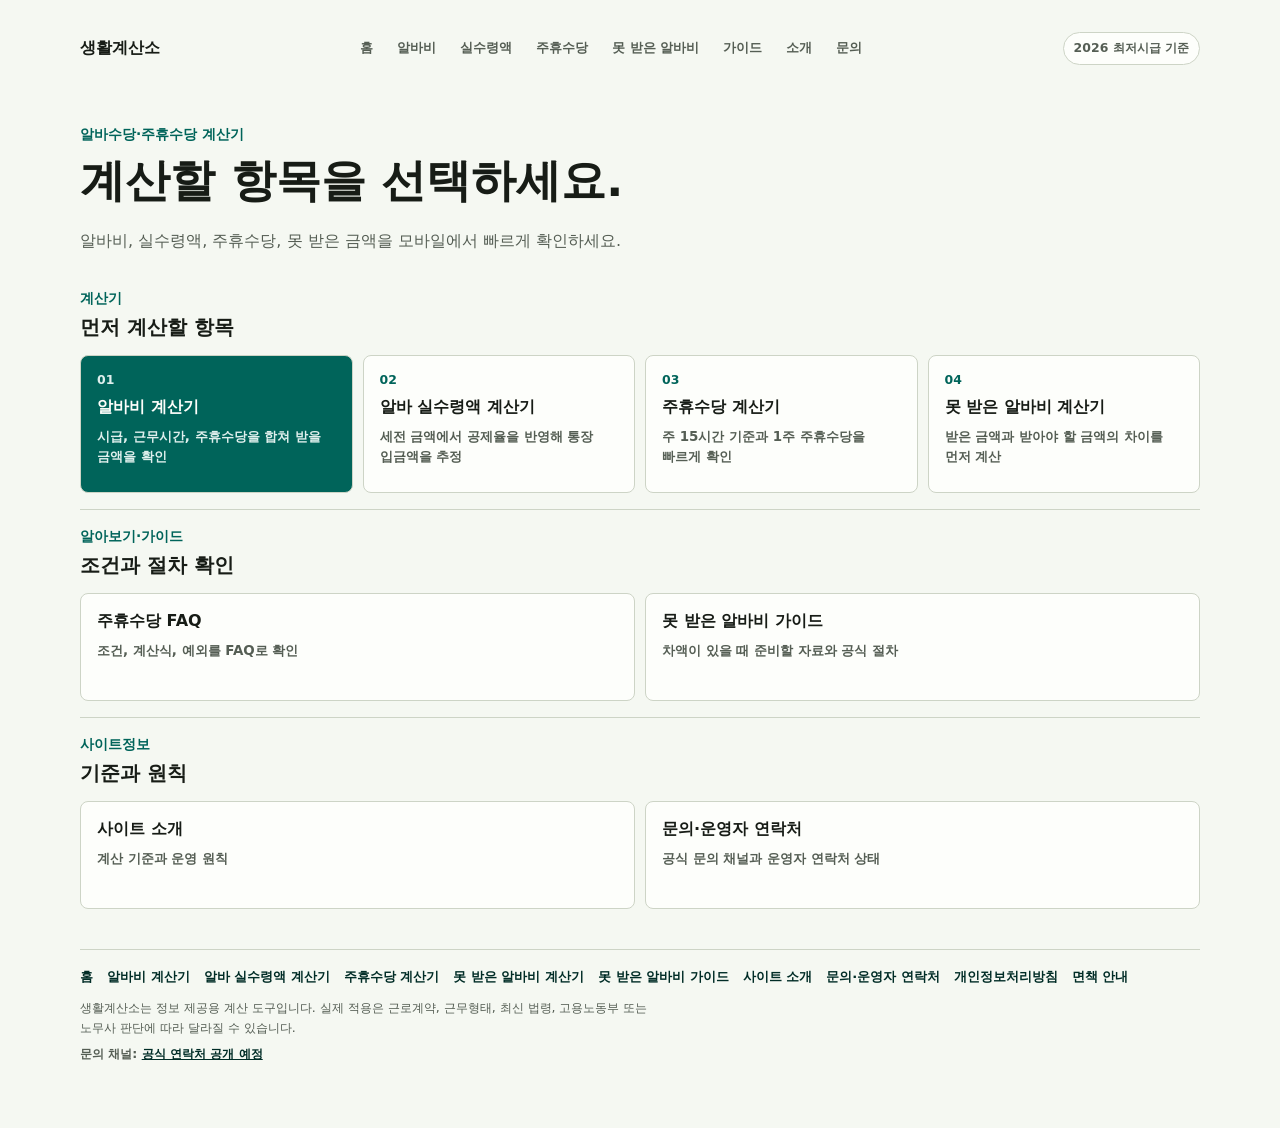
==== index.html @ da0061fc "Deploy 생활계산소 wage calculator MVP (static export from SWE workspace HEAD 48f039a) Co-Authored-By: Pap" ====
<!DOCTYPE html><html lang="ko"><head><meta charSet="utf-8"/><meta name="viewport" content="width=device-width, initial-scale=1"/><link rel="stylesheet" href="/_next/static/css/26e2805e6497c787.css" data-precedence="next"/><link rel="preload" as="script" fetchPriority="low" href="/_next/static/chunks/webpack-f0e457d476ac1796.js"/><script src="/_next/static/chunks/7e3ffef5-c6dc7d1177b3b53a.js" async=""></script><script src="/_next/static/chunks/924-f91557d10760d0ab.js" async=""></script><script src="/_next/static/chunks/main-app-ec82184542309f13.js" async=""></script><script src="/_next/static/chunks/902-e402201b2b795897.js" async=""></script><script src="/_next/static/chunks/app/page-ac110fa2c6439093.js" async=""></script><script src="/_next/static/chunks/app/layout-96bb866305529b6b.js" async=""></script><title>생활계산소 — 알바·주휴수당 계산기</title><meta name="description" content="알바비, 실수령액, 주휴수당, 못 받은 금액을 모바일에서 빠르게 확인하는 생활 돈 계산기입니다."/><link rel="canonical" href="https://life-calc.joyslabs.com/"/><meta property="og:title" content="생활계산소 — 알바·주휴수당 계산기"/><meta property="og:description" content="알바비, 실수령액, 주휴수당, 못 받은 금액을 모바일에서 빠르게 확인하는 생활 돈 계산기입니다."/><meta property="og:url" content="https://life-calc.joyslabs.com/"/><meta property="og:site_name" content="생활계산소"/><meta property="og:locale" content="ko_KR"/><meta property="og:type" content="website"/><meta name="twitter:card" content="summary"/><meta name="twitter:title" content="생활계산소 — 알바·주휴수당 계산기"/><meta name="twitter:description" content="알바비, 실수령액, 주휴수당, 못 받은 금액을 모바일에서 빠르게 확인하는 생활 돈 계산기입니다."/><script src="/_next/static/chunks/polyfills-42372ed130431b0a.js" noModule=""></script></head><body><div class="app-shell"><header class="topbar"><a class="brand" href="/">생활계산소</a><nav aria-label="주요 페이지" class="top-nav"><a href="/">홈</a><a href="/calc/alba-pay">알바비</a><a href="/calc/alba-net-pay">실수령액</a><a href="/calc/jubyu">주휴수당</a><a href="/calc/unpaid-wage">못 받은 알바비</a><a href="/guide/unpaid-wage">가이드</a><a href="/about">소개</a><a href="/contact">문의</a></nav><span class="status-pill">2026<!-- --> 최저시급 기준</span></header><main class="page-stack"><section class="hero-surface index-hero" aria-labelledby="main-title"><div><p class="eyebrow">알바수당·주휴수당 계산기</p><h1 id="main-title">계산할 항목을 선택하세요.</h1><p class="lede">알바비, 실수령액, 주휴수당, 못 받은 금액을 모바일에서 빠르게 확인하세요.</p></div></section><div class="home-groups" aria-label="생활계산소 주요 메뉴"><section class="index-group index-group-primary" aria-labelledby="calculator-group-title"><div class="index-group-heading"><p class="eyebrow">계산기</p><h2 id="calculator-group-title">먼저 계산할 항목</h2></div><div class="home-tile-grid"><a class="home-tile" href="/calc/alba-pay"><span class="tile-kicker">01</span><span class="tile-title">알바비 계산기</span><span class="tile-meta">시급, 근무시간, 주휴수당을 합쳐 받을 금액을 확인</span></a><a class="home-tile" href="/calc/alba-net-pay"><span class="tile-kicker">02</span><span class="tile-title">알바 실수령액 계산기</span><span class="tile-meta">세전 금액에서 공제율을 반영해 통장 입금액을 추정</span></a><a class="home-tile" href="/calc/jubyu"><span class="tile-kicker">03</span><span class="tile-title">주휴수당 계산기</span><span class="tile-meta">주 15시간 기준과 1주 주휴수당을 빠르게 확인</span></a><a class="home-tile" href="/calc/unpaid-wage"><span class="tile-kicker">04</span><span class="tile-title">못 받은 알바비 계산기</span><span class="tile-meta">받은 금액과 받아야 할 금액의 차이를 먼저 계산</span></a></div></section><section class="index-group" aria-labelledby="guide-group-title"><div class="index-group-heading"><p class="eyebrow">알아보기·가이드</p><h2 id="guide-group-title">조건과 절차 확인</h2></div><div class="home-link-list"><a class="home-text-link" href="/calc/jubyu#faq"><span class="tile-title">주휴수당 FAQ</span><span class="tile-meta">조건, 계산식, 예외를 FAQ로 확인</span></a><a class="home-text-link" href="/guide/unpaid-wage"><span class="tile-title">못 받은 알바비 가이드</span><span class="tile-meta">차액이 있을 때 준비할 자료와 공식 절차</span></a></div></section><section class="index-group" aria-labelledby="site-group-title"><div class="index-group-heading"><p class="eyebrow">사이트정보</p><h2 id="site-group-title">기준과 원칙</h2></div><div class="home-link-list"><a class="home-text-link" href="/about"><span class="tile-title">사이트 소개</span><span class="tile-meta">계산 기준과 운영 원칙</span></a><a class="home-text-link" href="/contact"><span class="tile-title">문의·운영자 연락처</span><span class="tile-meta">공식 문의 채널과 운영자 연락처 상태</span></a></div></section></div></main><footer class="site-footer"><nav aria-label="푸터 페이지 링크" class="footer-links"><a href="/">홈</a><a href="/calc/alba-pay">알바비 계산기</a><a href="/calc/alba-net-pay">알바 실수령액 계산기</a><a href="/calc/jubyu">주휴수당 계산기</a><a href="/calc/unpaid-wage">못 받은 알바비 계산기</a><a href="/guide/unpaid-wage">못 받은 알바비 가이드</a><a href="/about">사이트 소개</a><a href="/contact">문의·운영자 연락처</a><a href="/privacy">개인정보처리방침</a><a href="/about/disclaimer">면책 안내</a></nav><p>생활계산소는 정보 제공용 계산 도구입니다. 실제 적용은 근로계약, 근무형태, 최신 법령, 고용노동부 또는 노무사 판단에 따라 달라질 수 있습니다.</p><p class="footer-contact">문의 채널: <a href="/contact">공식 연락처 공개 예정</a></p></footer></div><script src="/_next/static/chunks/webpack-f0e457d476ac1796.js" async=""></script><script>(self.__next_f=self.__next_f||[]).push([0]);self.__next_f.push([2,null])</script><script>self.__next_f.push([1,"1:HL[\"/_next/static/css/26e2805e6497c787.css\",\"style\"]\n"])</script><script>self.__next_f.push([1,"2:I[11,[],\"\"]\n4:I[7192,[\"902\",\"static/chunks/902-e402201b2b795897.js\",\"931\",\"static/chunks/app/page-ac110fa2c6439093.js\"],\"TrackedButtonLink\"]\n5:I[2589,[\"902\",\"static/chunks/902-e402201b2b795897.js\",\"185\",\"static/chunks/app/layout-96bb866305529b6b.js\"],\"RouteAnalytics\"]\n6:I[1902,[\"902\",\"static/chunks/902-e402201b2b795897.js\",\"185\",\"static/chunks/app/layout-96bb866305529b6b.js\"],\"\"]\n7:I[7352,[\"902\",\"static/chunks/902-e402201b2b795897.js\",\"185\",\"static/chunks/app/layout-96bb866305529b6b.js\"],\"EntrySourceLink\"]\n8:I[1212,[],\"\"]\n9:I[9387,[],\"\"]\nb:I[8301,[],\"\"]\nc:[]\n"])</script><script>self.__next_f.push([1,"0:[\"$\",\"$L2\",null,{\"buildId\":\"EJLXS4gjmy8RsNm_2ooTj\",\"assetPrefix\":\"\",\"urlParts\":[\"\",\"\"],\"initialTree\":[\"\",{\"children\":[\"__PAGE__\",{}]},\"$undefined\",\"$undefined\",true],\"initialSeedData\":[\"\",{\"children\":[\"__PAGE__\",{},[[\"$L3\",[\"$\",\"main\",null,{\"className\":\"page-stack\",\"children\":[[\"$\",\"section\",null,{\"className\":\"hero-surface index-hero\",\"aria-labelledby\":\"main-title\",\"children\":[\"$\",\"div\",null,{\"children\":[[\"$\",\"p\",null,{\"className\":\"eyebrow\",\"children\":\"알바수당·주휴수당 계산기\"}],[\"$\",\"h1\",null,{\"id\":\"main-title\",\"children\":\"계산할 항목을 선택하세요.\"}],[\"$\",\"p\",null,{\"className\":\"lede\",\"children\":\"알바비, 실수령액, 주휴수당, 못 받은 금액을 모바일에서 빠르게 확인하세요.\"}]]}]}],[\"$\",\"div\",null,{\"className\":\"home-groups\",\"aria-label\":\"생활계산소 주요 메뉴\",\"children\":[[\"$\",\"section\",null,{\"className\":\"index-group index-group-primary\",\"aria-labelledby\":\"calculator-group-title\",\"children\":[[\"$\",\"div\",null,{\"className\":\"index-group-heading\",\"children\":[[\"$\",\"p\",null,{\"className\":\"eyebrow\",\"children\":\"계산기\"}],[\"$\",\"h2\",null,{\"id\":\"calculator-group-title\",\"children\":\"먼저 계산할 항목\"}]]}],[\"$\",\"div\",null,{\"className\":\"home-tile-grid\",\"children\":[[\"$\",\"$L4\",\"/calc/alba-pay\",{\"buttonId\":\"home_nav_alba\",\"calculatorId\":\"alba_pay\",\"className\":\"home-tile\",\"href\":\"/calc/alba-pay\",\"position\":1,\"tileId\":\"home_alba_pay\",\"variant\":\"home_calculator_group\",\"children\":[[\"$\",\"span\",null,{\"className\":\"tile-kicker\",\"children\":\"01\"}],[\"$\",\"span\",null,{\"className\":\"tile-title\",\"children\":\"알바비 계산기\"}],[\"$\",\"span\",null,{\"className\":\"tile-meta\",\"children\":\"시급, 근무시간, 주휴수당을 합쳐 받을 금액을 확인\"}]]}],[\"$\",\"$L4\",\"/calc/alba-net-pay\",{\"buttonId\":\"home_nav_net_pay\",\"calculatorId\":\"alba_net_pay\",\"className\":\"home-tile\",\"href\":\"/calc/alba-net-pay\",\"position\":2,\"tileId\":\"home_alba_net_pay\",\"variant\":\"home_calculator_group\",\"children\":[[\"$\",\"span\",null,{\"className\":\"tile-kicker\",\"children\":\"02\"}],[\"$\",\"span\",null,{\"className\":\"tile-title\",\"children\":\"알바 실수령액 계산기\"}],[\"$\",\"span\",null,{\"className\":\"tile-meta\",\"children\":\"세전 금액에서 공제율을 반영해 통장 입금액을 추정\"}]]}],[\"$\",\"$L4\",\"/calc/jubyu\",{\"buttonId\":\"home_nav_jubyu\",\"calculatorId\":\"jubyu\",\"className\":\"home-tile\",\"href\":\"/calc/jubyu\",\"position\":3,\"tileId\":\"home_jubyu\",\"variant\":\"home_calculator_group\",\"children\":[[\"$\",\"span\",null,{\"className\":\"tile-kicker\",\"children\":\"03\"}],[\"$\",\"span\",null,{\"className\":\"tile-title\",\"children\":\"주휴수당 계산기\"}],[\"$\",\"span\",null,{\"className\":\"tile-meta\",\"children\":\"주 15시간 기준과 1주 주휴수당을 빠르게 확인\"}]]}],[\"$\",\"$L4\",\"/calc/unpaid-wage\",{\"buttonId\":\"home_nav_unpaid_calc\",\"calculatorId\":\"unpaid_wage\",\"className\":\"home-tile\",\"href\":\"/calc/unpaid-wage\",\"position\":4,\"tileId\":\"home_unpaid_wage\",\"variant\":\"home_calculator_group\",\"children\":[[\"$\",\"span\",null,{\"className\":\"tile-kicker\",\"children\":\"04\"}],[\"$\",\"span\",null,{\"className\":\"tile-title\",\"children\":\"못 받은 알바비 계산기\"}],[\"$\",\"span\",null,{\"className\":\"tile-meta\",\"children\":\"받은 금액과 받아야 할 금액의 차이를 먼저 계산\"}]]}]]}]]}],[\"$\",\"section\",null,{\"className\":\"index-group\",\"aria-labelledby\":\"guide-group-title\",\"children\":[[\"$\",\"div\",null,{\"className\":\"index-group-heading\",\"children\":[[\"$\",\"p\",null,{\"className\":\"eyebrow\",\"children\":\"알아보기·가이드\"}],[\"$\",\"h2\",null,{\"id\":\"guide-group-title\",\"children\":\"조건과 절차 확인\"}]]}],[\"$\",\"div\",null,{\"className\":\"home-link-list\",\"children\":[[\"$\",\"$L4\",\"/calc/jubyu#faq\",{\"buttonId\":\"home_nav_jubyu_faq\",\"className\":\"home-text-link\",\"href\":\"/calc/jubyu#faq\",\"position\":1,\"variant\":\"home_guide_group\",\"children\":[[\"$\",\"span\",null,{\"className\":\"tile-title\",\"children\":\"주휴수당 FAQ\"}],[\"$\",\"span\",null,{\"className\":\"tile-meta\",\"children\":\"조건, 계산식, 예외를 FAQ로 확인\"}]]}],[\"$\",\"$L4\",\"/guide/unpaid-wage\",{\"buttonId\":\"home_nav_unpaid_guide\",\"className\":\"home-text-link\",\"href\":\"/guide/unpaid-wage\",\"position\":2,\"variant\":\"home_guide_group\",\"children\":[[\"$\",\"span\",null,{\"className\":\"tile-title\",\"children\":\"못 받은 알바비 가이드\"}],[\"$\",\"span\",null,{\"className\":\"tile-meta\",\"children\":\"차액이 있을 때 준비할 자료와 공식 절차\"}]]}]]}]]}],[\"$\",\"section\",null,{\"className\":\"index-group\",\"aria-labelledby\":\"site-group-title\",\"children\":[[\"$\",\"div\",null,{\"className\":\"index-group-heading\",\"children\":[[\"$\",\"p\",null,{\"className\":\"eyebrow\",\"children\":\"사이트정보\"}],[\"$\",\"h2\",null,{\"id\":\"site-group-title\",\"children\":\"기준과 원칙\"}]]}],[\"$\",\"div\",null,{\"className\":\"home-link-list\",\"children\":[[\"$\",\"$L4\",\"/about\",{\"buttonId\":\"home_nav_about\",\"className\":\"home-text-link\",\"href\":\"/about\",\"position\":1,\"variant\":\"home_site_group\",\"children\":[[\"$\",\"span\",null,{\"className\":\"tile-title\",\"children\":\"사이트 소개\"}],[\"$\",\"span\",null,{\"className\":\"tile-meta\",\"children\":\"계산 기준과 운영 원칙\"}]]}],[\"$\",\"$L4\",\"/contact\",{\"buttonId\":\"home_nav_contact\",\"className\":\"home-text-link\",\"href\":\"/contact\",\"position\":2,\"variant\":\"home_site_group\",\"children\":[[\"$\",\"span\",null,{\"className\":\"tile-title\",\"children\":\"문의·운영자 연락처\"}],[\"$\",\"span\",null,{\"className\":\"tile-meta\",\"children\":\"공식 문의 채널과 운영자 연락처 상태\"}]]}]]}]]}]]}]]}],null],null],null]},[[[[\"$\",\"link\",\"0\",{\"rel\":\"stylesheet\",\"href\":\"/_next/static/css/26e2805e6497c787.css\",\"precedence\":\"next\",\"crossOrigin\":\"$undefined\"}]],[\"$\",\"html\",null,{\"lang\":\"ko\",\"children\":[\"$\",\"body\",null,{\"children\":[null,[\"$\",\"$L5\",null,{}],[\"$\",\"div\",null,{\"className\":\"app-shell\",\"children\":[[\"$\",\"header\",null,{\"className\":\"topbar\",\"children\":[[\"$\",\"$L6\",null,{\"className\":\"brand\",\"href\":\"/\",\"children\":\"생활계산소\"}],[\"$\",\"nav\",null,{\"aria-label\":\"주요 페이지\",\"className\":\"top-nav\",\"children\":[[\"$\",\"$L7\",\"/\",{\"href\":\"/\",\"source\":\"top_bar\",\"children\":\"홈\"}],[\"$\",\"$L7\",\"/calc/alba-pay\",{\"href\":\"/calc/alba-pay\",\"source\":\"top_bar\",\"children\":\"알바비\"}],[\"$\",\"$L7\",\"/calc/alba-net-pay\",{\"href\":\"/calc/alba-net-pay\",\"source\":\"top_bar\",\"children\":\"실수령액\"}],[\"$\",\"$L7\",\"/calc/jubyu\",{\"href\":\"/calc/jubyu\",\"source\":\"top_bar\",\"children\":\"주휴수당\"}],[\"$\",\"$L7\",\"/calc/unpaid-wage\",{\"href\":\"/calc/unpaid-wage\",\"source\":\"top_bar\",\"children\":\"못 받은 알바비\"}],[\"$\",\"$L7\",\"/guide/unpaid-wage\",{\"href\":\"/guide/unpaid-wage\",\"source\":\"top_bar\",\"children\":\"가이드\"}],[\"$\",\"$L7\",\"/about\",{\"href\":\"/about\",\"source\":\"top_bar\",\"children\":\"소개\"}],[\"$\",\"$L7\",\"/contact\",{\"href\":\"/contact\",\"source\":\"top_bar\",\"children\":\"문의\"}]]}],[\"$\",\"span\",null,{\"className\":\"status-pill\",\"children\":[2026,\" 최저시급 기준\"]}]]}],[\"$\",\"$L8\",null,{\"parallelRouterKey\":\"children\",\"segmentPath\":[\"children\"],\"error\":\"$undefined\",\"errorStyles\":\"$undefined\",\"errorScripts\":\"$undefined\",\"template\":[\"$\",\"$L9\",null,{}],\"templateStyles\":\"$undefined\",\"templateScripts\":\"$undefined\",\"notFound\":[[\"$\",\"title\",null,{\"children\":\"404: This page could not be found.\"}],[\"$\",\"div\",null,{\"style\":{\"fontFamily\":\"system-ui,\\\"Segoe UI\\\",Roboto,Helvetica,Arial,sans-serif,\\\"Apple Color Emoji\\\",\\\"Segoe UI Emoji\\\"\",\"height\":\"100vh\",\"textAlign\":\"center\",\"display\":\"flex\",\"flexDirection\":\"column\",\"alignItems\":\"center\",\"justifyContent\":\"center\"},\"children\":[\"$\",\"div\",null,{\"children\":[[\"$\",\"style\",null,{\"dangerouslySetInnerHTML\":{\"__html\":\"body{color:#000;background:#fff;margin:0}.next-error-h1{border-right:1px solid rgba(0,0,0,.3)}@media (prefers-color-scheme:dark){body{color:#fff;background:#000}.next-error-h1{border-right:1px solid rgba(255,255,255,.3)}}\"}}],[\"$\",\"h1\",null,{\"className\":\"next-error-h1\",\"style\":{\"display\":\"inline-block\",\"margin\":\"0 20px 0 0\",\"padding\":\"0 23px 0 0\",\"fontSize\":24,\"fontWeight\":500,\"verticalAlign\":\"top\",\"lineHeight\":\"49px\"},\"children\":\"404\"}],[\"$\",\"div\",null,{\"style\":{\"display\":\"inline-block\"},\"children\":[\"$\",\"h2\",null,{\"style\":{\"fontSize\":14,\"fontWeight\":400,\"lineHeight\":\"49px\",\"margin\":0},\"children\":\"This page could not be found.\"}]}]]}]}]],\"notFoundStyles\":[]}],[\"$\",\"footer\",null,{\"className\":\"site-footer\",\"children\":[[\"$\",\"nav\",null,{\"aria-label\":\"푸터 페이지 링크\",\"className\":\"footer-links\",\"children\":[[\"$\",\"$L7\",\"/\",{\"href\":\"/\",\"source\":\"footer\",\"children\":\"홈\"}],[\"$\",\"$L7\",\"/calc/alba-pay\",{\"href\":\"/calc/alba-pay\",\"source\":\"footer\",\"children\":\"알바비 계산기\"}],[\"$\",\"$L7\",\"/calc/alba-net-pay\",{\"href\":\"/calc/alba-net-pay\",\"source\":\"footer\",\"children\":\"알바 실수령액 계산기\"}],[\"$\",\"$L7\",\"/calc/jubyu\",{\"href\":\"/calc/jubyu\",\"source\":\"footer\",\"children\":\"주휴수당 계산기\"}],[\"$\",\"$L7\",\"/calc/unpaid-wage\",{\"href\":\"/calc/unpaid-wage\",\"source\":\"footer\",\"children\":\"못 받은 알바비 계산기\"}],[\"$\",\"$L7\",\"/guide/unpaid-wage\",{\"href\":\"/guide/unpaid-wage\",\"source\":\"footer\",\"children\":\"못 받은 알바비 가이드\"}],[\"$\",\"$L7\",\"/about\",{\"href\":\"/about\",\"source\":\"footer\",\"children\":\"사이트 소개\"}],[\"$\",\"$L7\",\"/contact\",{\"href\":\"/contact\",\"source\":\"footer\",\"children\":\"문의·운영자 연락처\"}],[\"$\",\"$L7\",\"/privacy\",{\"href\":\"/privacy\",\"source\":\"footer\",\"children\":\"개인정보처리방침\"}],[\"$\",\"$L7\",\"/about/disclaimer\",{\"href\":\"/about/disclaimer\",\"source\":\"footer\",\"children\":\"면책 안내\"}]]}],[\"$\",\"p\",null,{\"children\":\"생활계산소는 정보 제공용 계산 도구입니다. 실제 적용은 근로계약, 근무형태, 최신 법령, 고용노동부 또는 노무사 판단에 따라 달라질 수 있습니다.\"}],[\"$\",\"p\",null,{\"className\":\"footer-contact\",\"children\":[\"문의 채널: \",[\"$\",\"$L6\",null,{\"href\":\"/contact\",\"children\":\"공식 연락처 공개 예정\"}]]}]]}]]}]]}]}]],null],null],\"couldBeIntercepted\":false,\"initialHead\":[null,\"$La\"],\"globalErrorComponent\":\"$b\",\"missingSlots\":\"$Wc\"}]\n"])</script><script>self.__next_f.push([1,"a:[[\"$\",\"meta\",\"0\",{\"name\":\"viewport\",\"content\":\"width=device-width, initial-scale=1\"}],[\"$\",\"meta\",\"1\",{\"charSet\":\"utf-8\"}],[\"$\",\"title\",\"2\",{\"children\":\"생활계산소 — 알바·주휴수당 계산기\"}],[\"$\",\"meta\",\"3\",{\"name\":\"description\",\"content\":\"알바비, 실수령액, 주휴수당, 못 받은 금액을 모바일에서 빠르게 확인하는 생활 돈 계산기입니다.\"}],[\"$\",\"link\",\"4\",{\"rel\":\"canonical\",\"href\":\"https://life-calc.joyslabs.com/\"}],[\"$\",\"meta\",\"5\",{\"property\":\"og:title\",\"content\":\"생활계산소 — 알바·주휴수당 계산기\"}],[\"$\",\"meta\",\"6\",{\"property\":\"og:description\",\"content\":\"알바비, 실수령액, 주휴수당, 못 받은 금액을 모바일에서 빠르게 확인하는 생활 돈 계산기입니다.\"}],[\"$\",\"meta\",\"7\",{\"property\":\"og:url\",\"content\":\"https://life-calc.joyslabs.com/\"}],[\"$\",\"meta\",\"8\",{\"property\":\"og:site_name\",\"content\":\"생활계산소\"}],[\"$\",\"meta\",\"9\",{\"property\":\"og:locale\",\"content\":\"ko_KR\"}],[\"$\",\"meta\",\"10\",{\"property\":\"og:type\",\"content\":\"website\"}],[\"$\",\"meta\",\"11\",{\"name\":\"twitter:card\",\"content\":\"summary\"}],[\"$\",\"meta\",\"12\",{\"name\":\"twitter:title\",\"content\":\"생활계산소 — 알바·주휴수당 계산기\"}],[\"$\",\"meta\",\"13\",{\"name\":\"twitter:description\",\"content\":\"알바비, 실수령액, 주휴수당, 못 받은 금액을 모바일에서 빠르게 확인하는 생활 돈 계산기입니다.\"}]]\n3:null\n"])</script></body></html>
---- _next/static/css/26e2805e6497c787.css ----
:root{color-scheme:light dark;--page:oklch(0.975 0.008 128);--surface:oklch(0.995 0.004 128);--surface-muted:oklch(0.955 0.014 128);--ink:oklch(0.22 0.015 142);--muted:oklch(0.47 0.018 142);--line:oklch(0.86 0.02 128);--accent:oklch(0.44 0.105 185);--accent-ink:oklch(0.25 0.075 185);--accent-soft:oklch(0.92 0.043 185);--warning:oklch(0.55 0.13 55);--warning-soft:oklch(0.94 0.06 68);--danger:oklch(0.52 0.15 28);--danger-soft:oklch(0.94 0.045 28);--shadow:0 18px 42px oklch(0.38 0.025 142/0.12);--radius:8px}*{box-sizing:border-box}body,html{min-height:100dvh;background:var(--page)}body{margin:0;color:var(--ink);font-family:-apple-system,BlinkMacSystemFont,Segoe UI,Apple SD Gothic Neo,Noto Sans KR,system-ui,sans-serif;letter-spacing:0;word-break:keep-all}.app-shell{width:min(1120px,calc(100vw - 32px));margin:0 auto;padding:24px 0 64px}.topbar{min-height:48px;display:flex;align-items:center;justify-content:space-between;gap:16px}.brand{color:var(--ink);font-size:1rem;font-weight:760;text-decoration:none}.top-nav{display:flex;flex-wrap:wrap;justify-content:center;gap:6px}.top-nav a{min-height:34px;display:inline-flex;align-items:center;border-radius:var(--radius);color:var(--muted);padding:0 9px;font-size:.82rem;font-weight:760;text-decoration:none}.top-nav a:hover{background:var(--surface-muted);color:var(--accent-ink)}.status-pill{border:1px solid var(--line);border-radius:999px;background:var(--surface);color:var(--muted);padding:7px 10px;font-size:.78rem;font-weight:720;white-space:nowrap}.hero-surface{display:grid;grid-template-columns:minmax(0,1fr) auto;grid-gap:28px;gap:28px;align-items:end;padding:54px 0 28px}.page-stack{display:grid;grid-gap:24px;gap:24px}.index-hero{padding-bottom:12px}.eyebrow{margin:0 0 12px;color:var(--accent);font-size:.86rem;font-weight:800}h1{max-width:15em;margin:0;font-size:2.8rem;line-height:1.13;font-weight:820;letter-spacing:0}.lede{max-width:58ch;margin:20px 0 0;color:var(--muted);font-size:1rem;line-height:1.72}.trust-list{display:grid;grid-gap:10px;gap:10px;min-width:240px;margin:0;padding:0;list-style:none}.trust-list li{border:1px solid var(--line);border-radius:var(--radius);background:var(--surface);color:var(--accent-ink);padding:11px 12px;font-size:.88rem;font-weight:760}.calc-widget{display:grid;grid-template-columns:minmax(320px,.9fr) minmax(0,1.1fr);grid-gap:24px;gap:24px;align-items:start}.disclaimer-footer,.input-panel,.result-card{border:1px solid var(--line);border-radius:var(--radius);background:var(--surface);box-shadow:var(--shadow)}.input-panel{padding:24px}.section-heading{display:grid;grid-gap:8px;gap:8px;margin-bottom:22px}.result-card h2,.section-heading h2{margin:0;font-size:1.35rem;line-height:1.35}.section-heading p:not(.eyebrow){margin:0;color:var(--muted);line-height:1.55}.calc-form{display:grid;grid-gap:18px;gap:18px}.field-group{display:grid;grid-gap:8px;gap:8px}.field-action-row,.field-heading,.result-card-header{display:flex;align-items:center;justify-content:space-between;gap:12px}.field-heading label,.result-assumption label{font-size:.92rem;font-weight:780}.field-value,.optional-chip,.sync-pill,.warning-chip{border-radius:999px;padding:5px 8px;font-size:.76rem;font-weight:760;white-space:nowrap}.field-value,.optional-chip,.sync-pill{background:var(--surface-muted);color:var(--muted)}.sync-pill.is-updating,.warning-chip{background:var(--warning-soft);color:var(--warning)}.amount-input-wrap,.number-input-wrap,.stepper-control{min-height:48px;display:grid;align-items:center;border:1px solid var(--line);border-radius:var(--radius);background:var(--page)}.amount-input-wrap,.number-input-wrap{grid-template-columns:minmax(0,1fr) auto;padding-right:14px}.amount-input-wrap span,.number-input-wrap span{color:var(--muted);font-weight:760}a,button,input,select{font:inherit}input,select{min-width:0}.advanced-fields input,.advanced-fields select,.amount-input-wrap input,.number-input-wrap input,.stepper-control input{inline-size:-webkit-fill-available;inline-size:stretch;min-height:46px;border:0;background:transparent;color:var(--ink);padding:0 14px;font-size:1rem;font-weight:740;outline:none}.advanced-fields label:focus-within,.amount-input-wrap:focus-within,.number-input-wrap:focus-within,.stepper-control:focus-within{border-color:var(--accent);box-shadow:0 0 0 3px oklch(.72 .08 185/.28)}.field-help{color:var(--muted)}.field-error,.field-help{margin:0;font-size:.82rem;line-height:1.5}.field-error{color:var(--danger);font-weight:700}.field-action-row{align-items:start}.field-action-row button{min-height:36px;border:1px solid var(--line);border-radius:var(--radius);background:var(--surface);color:var(--muted);cursor:pointer;padding:0 10px;font-size:.82rem;font-weight:760}.deduction-shortcuts{display:flex;flex-wrap:wrap;gap:8px}.deduction-shortcuts button{min-height:34px;border:1px solid var(--line);border-radius:var(--radius);background:var(--surface);color:var(--accent-ink);cursor:pointer;padding:0 10px;font-size:.82rem;font-weight:760}.field-action-row button:disabled,.stepper-control button:disabled{cursor:not-allowed;opacity:.45}.range-control{display:block;inline-size:-webkit-fill-available;inline-size:stretch;accent-color:var(--accent)}.stepper-control{grid-template-columns:48px minmax(0,1fr) 48px}.stepper-control button{width:48px;height:48px;border:0;background:transparent;color:var(--accent-ink);cursor:pointer;font-size:1.25rem;font-weight:820}.stepper-control input{text-align:center}.toggle-row{display:grid;grid-template-columns:22px minmax(0,1fr);grid-gap:12px;gap:12px;align-items:start;cursor:pointer}.toggle-row input{width:18px;height:18px;margin-top:2px;accent-color:var(--accent)}.toggle-row span{display:grid;grid-gap:3px;gap:3px}.toggle-row small{color:var(--muted);font-size:.82rem;line-height:1.45}.advanced-fields{display:grid;grid-gap:10px;gap:10px;margin-top:12px;border-top:1px solid var(--line);padding-top:12px}.advanced-fields label{display:grid;grid-gap:6px;gap:6px;border:1px solid var(--line);border-radius:var(--radius);padding:10px}.advanced-fields label span{color:var(--muted);font-size:.78rem;font-weight:760}.advanced-fields p{margin:0;color:var(--muted);font-size:.82rem;line-height:1.5}.result-panel{display:grid;grid-gap:14px;gap:14px}.mobile-result-summary{display:none}.result-card{padding:24px}.result-card-header{align-items:start}.result-assumption{display:grid;grid-template-columns:minmax(0,1fr) auto;grid-gap:8px 12px;gap:8px 12px;margin-top:22px;border:1px solid var(--line);border-radius:var(--radius);background:var(--surface-muted);padding:14px}.result-assumption .range-control{grid-column:1/-1}.result-list{display:grid;grid-gap:0;gap:0;margin:18px 0 0}.result-list div{display:grid;grid-template-columns:minmax(0,1fr) auto;grid-gap:14px;gap:14px;align-items:baseline;border-top:1px solid var(--line);padding:13px 0}.result-list dt{color:var(--muted);font-size:.9rem;font-weight:720}.result-list dd{margin:0;font-size:1.08rem;font-weight:820;text-align:right}.result-list .total-row dd{color:var(--accent-ink);font-size:1.28rem}.notice-stack{display:grid;grid-gap:8px;gap:8px;margin-top:8px}.notice{margin:0;border-radius:var(--radius);padding:11px 12px;font-size:.86rem;line-height:1.55}.notice.warning{background:var(--warning-soft);color:var(--warning)}.notice.neutral{background:var(--surface-muted);color:var(--muted)}.cta-stack{display:grid;grid-template-columns:repeat(3,minmax(0,1fr));grid-gap:8px;gap:8px}.cta-stack a,.cta-stack button{min-height:46px;display:grid;place-items:center;border:1px solid var(--line);border-radius:var(--radius);background:var(--surface);color:var(--accent-ink);padding:10px;font-size:.9rem;font-weight:790;text-align:center;text-decoration:none;cursor:pointer}.cta-stack .cta-primary{background:var(--accent);color:var(--surface)}.home-groups{display:grid;grid-gap:16px;gap:16px}.index-group{display:grid;grid-gap:14px;gap:14px;border-top:1px solid var(--line);padding-top:18px}.index-group-primary{border-top:0;padding-top:0}.index-group-heading{display:grid;grid-gap:2px;gap:2px}.index-group-heading .eyebrow{margin-bottom:4px}.index-group-heading h2{margin:0;font-size:1.25rem;line-height:1.35}.home-tile-grid{display:grid;grid-template-columns:repeat(4,minmax(0,1fr));grid-gap:10px;gap:10px}.home-link-list{display:grid;grid-template-columns:repeat(2,minmax(0,1fr));grid-gap:10px;gap:10px}.home-text-link,.home-tile{min-height:138px;display:grid;align-content:start;grid-gap:9px;gap:9px;border:1px solid var(--line);border-radius:var(--radius);background:var(--surface);color:var(--ink);padding:16px;text-decoration:none}.home-tile:first-child{background:var(--accent);color:var(--surface)}.home-text-link{min-height:108px}.tile-kicker{color:var(--accent);font-size:.78rem;font-weight:820}.home-tile:first-child .tile-kicker,.home-tile:first-child .tile-meta{color:oklch(.94 .018 185)}.tile-title{font-size:1rem;font-weight:820;line-height:1.35}.tile-meta{color:var(--muted);font-size:.84rem;font-weight:640;line-height:1.52}.index-actions,.inline-actions{display:flex;flex-wrap:wrap;gap:10px}.index-actions a,.inline-actions a{min-height:46px;display:inline-flex;align-items:center;border:1px solid var(--line);border-radius:var(--radius);background:var(--accent);color:var(--surface);padding:10px 13px;font-size:.9rem;font-weight:790;text-decoration:none}.index-actions a:nth-child(n+2),.inline-actions a:nth-child(n+2){background:var(--surface);color:var(--accent-ink)}.disclaimer-footer{display:grid;grid-gap:6px;gap:6px;padding:16px;box-shadow:none}.disclaimer-footer p{margin:0;color:var(--muted);font-size:.78rem;line-height:1.55}.site-footer{margin-top:40px;border-top:1px solid var(--line);padding-top:18px}.footer-links{display:flex;flex-wrap:wrap;gap:8px 14px;margin-bottom:12px}.footer-links a{color:var(--accent-ink);font-size:.82rem;font-weight:780;text-decoration:none}.site-footer p{max-width:76ch;margin:0 0 6px;color:var(--muted);font-size:.78rem;line-height:1.6}.site-footer p:last-child{margin-bottom:0}.footer-contact{font-weight:720}.footer-contact a{color:var(--accent-ink);font-weight:780}.content-page{gap:18px}.guide-hero{padding-bottom:18px}.content-panel,.faq-shell,.legal-reference,.step-item{border:1px solid var(--line);border-radius:var(--radius);background:var(--surface);box-shadow:var(--shadow)}.content-panel,.faq-shell{display:grid;grid-gap:10px;gap:10px;padding:24px}.faq-list{display:grid;grid-gap:8px;gap:8px}.faq-list details{border:1px solid var(--line);border-radius:var(--radius);background:var(--surface-muted);padding:12px 14px}.faq-list summary{cursor:pointer;color:var(--ink);font-weight:790;line-height:1.45}.faq-list p{margin-top:9px}.faq-inline-link{display:inline-block;margin-left:8px;color:var(--accent-ink);font-weight:780}.content-panel h2,.faq-shell h2,.legal-grid h2,.step-item h2{margin:0;font-size:1.35rem;line-height:1.35}.content-panel p,.faq-shell p,.legal-grid p,.step-item p{margin:0;color:var(--muted);line-height:1.65}.plain-check-list{display:grid;grid-gap:8px;gap:8px;margin:0;padding-left:20px;color:var(--ink)}.plain-check-list li{line-height:1.6}.step-list{display:grid;grid-gap:12px;gap:12px}.step-item{position:relative;display:grid;grid-template-columns:48px minmax(0,1fr);grid-gap:16px;gap:16px;padding:20px}.anchor-target{position:absolute;top:-18px}.step-number{width:48px;height:48px;display:grid;place-items:center;border-radius:var(--radius);background:var(--accent-soft);color:var(--accent-ink);font-size:.88rem;font-weight:820}.step-item ul{display:grid;grid-gap:7px;gap:7px;margin:14px 0 0;padding-left:18px;color:var(--ink)}.step-item li{line-height:1.55}.link-panel{align-items:start}.legal-grid{display:grid;grid-template-columns:repeat(2,minmax(0,1fr));grid-gap:12px;gap:12px}.legal-heading{grid-column:1/-1;margin-bottom:0}.legal-reference{display:grid;grid-gap:10px;gap:10px;align-content:start;padding:18px;box-shadow:none}.legal-reference h3{margin:0;font-size:1rem;line-height:1.4}.legal-reference a{color:var(--accent-ink);font-size:.86rem;font-weight:780}.operator-list{display:grid;grid-gap:0;gap:0;margin:0}.operator-list div{display:grid;grid-template-columns:140px minmax(0,1fr);grid-gap:12px;gap:12px;border-top:1px solid var(--line);padding:12px 0}.operator-list div:first-child{border-top:0;padding-top:0}.operator-list dt{color:var(--muted);font-weight:760}.operator-list dd{margin:0;font-weight:720}.contact-status{display:grid;grid-gap:6px;gap:6px;border:1px solid var(--line);border-radius:var(--radius);background:var(--surface-muted);padding:14px}.contact-placeholder-value,.contact-status strong{color:var(--warning);font-weight:820}.contact-field-note{display:block;margin-top:5px;color:var(--muted);font-size:.82rem;font-weight:640;line-height:1.5}a:focus-visible,button:focus-visible,input:focus-visible,select:focus-visible{outline:3px solid oklch(.72 .08 185/.7);outline-offset:2px}a:hover,button:hover:not(:disabled){filter:brightness(.98)}@media (prefers-color-scheme:dark){:root{--page:oklch(0.2 0.012 142);--surface:oklch(0.255 0.014 142);--surface-muted:oklch(0.31 0.014 142);--ink:oklch(0.92 0.008 128);--muted:oklch(0.72 0.014 128);--line:oklch(0.42 0.018 142);--accent:oklch(0.72 0.095 185);--accent-ink:oklch(0.88 0.055 185);--accent-soft:oklch(0.34 0.052 185);--warning:oklch(0.79 0.105 68);--warning-soft:oklch(0.34 0.04 68);--danger:oklch(0.72 0.12 28);--danger-soft:oklch(0.35 0.045 28);--shadow:0 18px 42px oklch(0.08 0.012 142/0.32)}}@media (max-width:760px){.app-shell{width:min(calc(100vw - 24px),560px);padding-top:16px}.calc-widget,.hero-surface{grid-template-columns:1fr;gap:24px}.hero-surface{padding-top:36px}.topbar{align-items:start;flex-direction:column}.top-nav{justify-content:start}h1{font-size:2.05rem}.trust-list{min-width:0}.input-panel,.result-card{padding:18px}.mobile-result-summary{position:-webkit-sticky;position:sticky;top:8px;z-index:5;display:grid;grid-template-columns:minmax(0,1fr) auto;grid-gap:2px 10px;gap:2px 10px;align-items:center;border:1px solid var(--line);border-radius:var(--radius);background:var(--accent);color:var(--surface);padding:12px 14px;text-decoration:none;box-shadow:var(--shadow)}.mobile-result-summary small,.mobile-result-summary span{color:oklch(.94 .018 185);font-size:.76rem;font-weight:760}.mobile-result-summary strong{grid-row:1/span 2;grid-column:2;font-size:1.06rem;font-weight:850;white-space:nowrap}.cta-stack,.home-link-list,.home-tile-grid{grid-template-columns:1fr}.home-text-link,.home-tile{min-height:0}.index-actions,.inline-actions{display:grid}.legal-grid,.operator-list div,.step-item{grid-template-columns:1fr}.content-panel,.faq-shell{padding:18px}.result-list div{grid-template-columns:1fr;gap:5px}.result-list dd{text-align:left}}
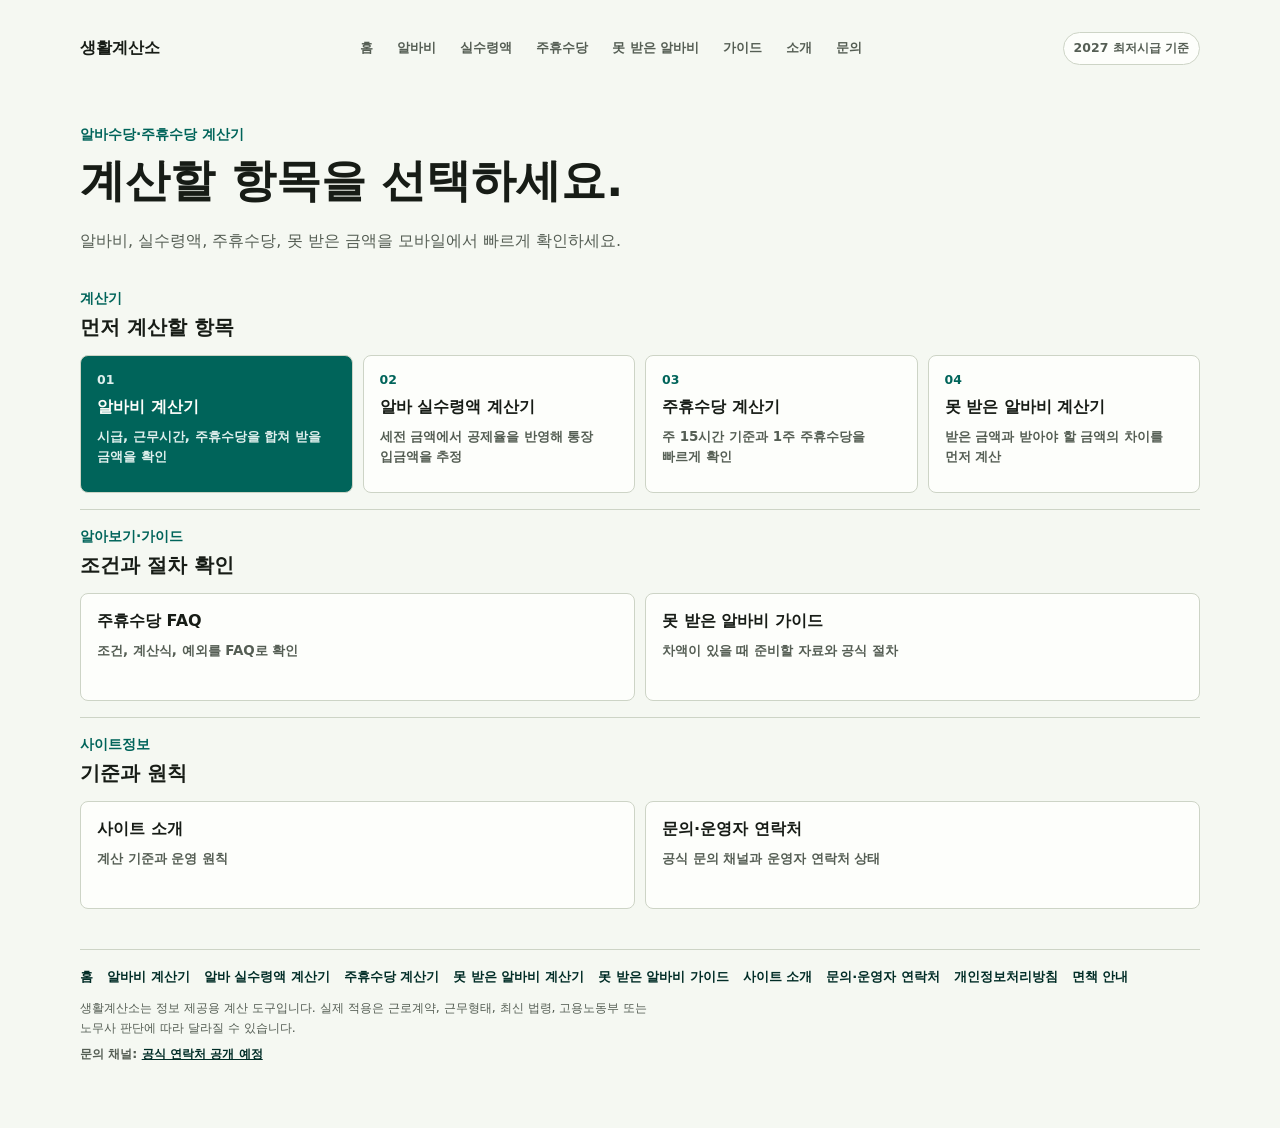
==== commit 9b96d68f: "Deploy living-calculator-wage static site" ====
--- a/index.html
+++ b/index.html
@@ -1 +1 @@
-<!DOCTYPE html><html lang="ko"><head><meta charSet="utf-8"/><meta name="viewport" content="width=device-width, initial-scale=1"/><link rel="stylesheet" href="/_next/static/css/26e2805e6497c787.css" data-precedence="next"/><link rel="preload" as="script" fetchPriority="low" href="/_next/static/chunks/webpack-f0e457d476ac1796.js"/><script src="/_next/static/chunks/7e3ffef5-c6dc7d1177b3b53a.js" async=""></script><script src="/_next/static/chunks/924-f91557d10760d0ab.js" async=""></script><script src="/_next/static/chunks/main-app-ec82184542309f13.js" async=""></script><script src="/_next/static/chunks/902-e402201b2b795897.js" async=""></script><script src="/_next/static/chunks/app/page-ac110fa2c6439093.js" async=""></script><script src="/_next/static/chunks/app/layout-96bb866305529b6b.js" async=""></script><title>생활계산소 — 알바·주휴수당 계산기</title><meta name="description" content="알바비, 실수령액, 주휴수당, 못 받은 금액을 모바일에서 빠르게 확인하는 생활 돈 계산기입니다."/><link rel="canonical" href="https://life-calc.joyslabs.com/"/><meta property="og:title" content="생활계산소 — 알바·주휴수당 계산기"/><meta property="og:description" content="알바비, 실수령액, 주휴수당, 못 받은 금액을 모바일에서 빠르게 확인하는 생활 돈 계산기입니다."/><meta property="og:url" content="https://life-calc.joyslabs.com/"/><meta property="og:site_name" content="생활계산소"/><meta property="og:locale" content="ko_KR"/><meta property="og:type" content="website"/><meta name="twitter:card" content="summary"/><meta name="twitter:title" content="생활계산소 — 알바·주휴수당 계산기"/><meta name="twitter:description" content="알바비, 실수령액, 주휴수당, 못 받은 금액을 모바일에서 빠르게 확인하는 생활 돈 계산기입니다."/><script src="/_next/static/chunks/polyfills-42372ed130431b0a.js" noModule=""></script></head><body><div class="app-shell"><header class="topbar"><a class="brand" href="/">생활계산소</a><nav aria-label="주요 페이지" class="top-nav"><a href="/">홈</a><a href="/calc/alba-pay">알바비</a><a href="/calc/alba-net-pay">실수령액</a><a href="/calc/jubyu">주휴수당</a><a href="/calc/unpaid-wage">못 받은 알바비</a><a href="/guide/unpaid-wage">가이드</a><a href="/about">소개</a><a href="/contact">문의</a></nav><span class="status-pill">2026<!-- --> 최저시급 기준</span></header><main class="page-stack"><section class="hero-surface index-hero" aria-labelledby="main-title"><div><p class="eyebrow">알바수당·주휴수당 계산기</p><h1 id="main-title">계산할 항목을 선택하세요.</h1><p class="lede">알바비, 실수령액, 주휴수당, 못 받은 금액을 모바일에서 빠르게 확인하세요.</p></div></section><div class="home-groups" aria-label="생활계산소 주요 메뉴"><section class="index-group index-group-primary" aria-labelledby="calculator-group-title"><div class="index-group-heading"><p class="eyebrow">계산기</p><h2 id="calculator-group-title">먼저 계산할 항목</h2></div><div class="home-tile-grid"><a class="home-tile" href="/calc/alba-pay"><span class="tile-kicker">01</span><span class="tile-title">알바비 계산기</span><span class="tile-meta">시급, 근무시간, 주휴수당을 합쳐 받을 금액을 확인</span></a><a class="home-tile" href="/calc/alba-net-pay"><span class="tile-kicker">02</span><span class="tile-title">알바 실수령액 계산기</span><span class="tile-meta">세전 금액에서 공제율을 반영해 통장 입금액을 추정</span></a><a class="home-tile" href="/calc/jubyu"><span class="tile-kicker">03</span><span class="tile-title">주휴수당 계산기</span><span class="tile-meta">주 15시간 기준과 1주 주휴수당을 빠르게 확인</span></a><a class="home-tile" href="/calc/unpaid-wage"><span class="tile-kicker">04</span><span class="tile-title">못 받은 알바비 계산기</span><span class="tile-meta">받은 금액과 받아야 할 금액의 차이를 먼저 계산</span></a></div></section><section class="index-group" aria-labelledby="guide-group-title"><div class="index-group-heading"><p class="eyebrow">알아보기·가이드</p><h2 id="guide-group-title">조건과 절차 확인</h2></div><div class="home-link-list"><a class="home-text-link" href="/calc/jubyu#faq"><span class="tile-title">주휴수당 FAQ</span><span class="tile-meta">조건, 계산식, 예외를 FAQ로 확인</span></a><a class="home-text-link" href="/guide/unpaid-wage"><span class="tile-title">못 받은 알바비 가이드</span><span class="tile-meta">차액이 있을 때 준비할 자료와 공식 절차</span></a></div></section><section class="index-group" aria-labelledby="site-group-title"><div class="index-group-heading"><p class="eyebrow">사이트정보</p><h2 id="site-group-title">기준과 원칙</h2></div><div class="home-link-list"><a class="home-text-link" href="/about"><span class="tile-title">사이트 소개</span><span class="tile-meta">계산 기준과 운영 원칙</span></a><a class="home-text-link" href="/contact"><span class="tile-title">문의·운영자 연락처</span><span class="tile-meta">공식 문의 채널과 운영자 연락처 상태</span></a></div></section></div></main><footer class="site-footer"><nav aria-label="푸터 페이지 링크" class="footer-links"><a href="/">홈</a><a href="/calc/alba-pay">알바비 계산기</a><a href="/calc/alba-net-pay">알바 실수령액 계산기</a><a href="/calc/jubyu">주휴수당 계산기</a><a href="/calc/unpaid-wage">못 받은 알바비 계산기</a><a href="/guide/unpaid-wage">못 받은 알바비 가이드</a><a href="/about">사이트 소개</a><a href="/contact">문의·운영자 연락처</a><a href="/privacy">개인정보처리방침</a><a href="/about/disclaimer">면책 안내</a></nav><p>생활계산소는 정보 제공용 계산 도구입니다. 실제 적용은 근로계약, 근무형태, 최신 법령, 고용노동부 또는 노무사 판단에 따라 달라질 수 있습니다.</p><p class="footer-contact">문의 채널: <a href="/contact">공식 연락처 공개 예정</a></p></footer></div><script src="/_next/static/chunks/webpack-f0e457d476ac1796.js" async=""></script><script>(self.__next_f=self.__next_f||[]).push([0]);self.__next_f.push([2,null])</script><script>self.__next_f.push([1,"1:HL[\"/_next/static/css/26e2805e6497c787.css\",\"style\"]\n"])</script><script>self.__next_f.push([1,"2:I[11,[],\"\"]\n4:I[7192,[\"902\",\"static/chunks/902-e402201b2b795897.js\",\"931\",\"static/chunks/app/page-ac110fa2c6439093.js\"],\"TrackedButtonLink\"]\n5:I[2589,[\"902\",\"static/chunks/902-e402201b2b795897.js\",\"185\",\"static/chunks/app/layout-96bb866305529b6b.js\"],\"RouteAnalytics\"]\n6:I[1902,[\"902\",\"static/chunks/902-e402201b2b795897.js\",\"185\",\"static/chunks/app/layout-96bb866305529b6b.js\"],\"\"]\n7:I[7352,[\"902\",\"static/chunks/902-e402201b2b795897.js\",\"185\",\"static/chunks/app/layout-96bb866305529b6b.js\"],\"EntrySourceLink\"]\n8:I[1212,[],\"\"]\n9:I[9387,[],\"\"]\nb:I[8301,[],\"\"]\nc:[]\n"])</script><script>self.__next_f.push([1,"0:[\"$\",\"$L2\",null,{\"buildId\":\"EJLXS4gjmy8RsNm_2ooTj\",\"assetPrefix\":\"\",\"urlParts\":[\"\",\"\"],\"initialTree\":[\"\",{\"children\":[\"__PAGE__\",{}]},\"$undefined\",\"$undefined\",true],\"initialSeedData\":[\"\",{\"children\":[\"__PAGE__\",{},[[\"$L3\",[\"$\",\"main\",null,{\"className\":\"page-stack\",\"children\":[[\"$\",\"section\",null,{\"className\":\"hero-surface index-hero\",\"aria-labelledby\":\"main-title\",\"children\":[\"$\",\"div\",null,{\"children\":[[\"$\",\"p\",null,{\"className\":\"eyebrow\",\"children\":\"알바수당·주휴수당 계산기\"}],[\"$\",\"h1\",null,{\"id\":\"main-title\",\"children\":\"계산할 항목을 선택하세요.\"}],[\"$\",\"p\",null,{\"className\":\"lede\",\"children\":\"알바비, 실수령액, 주휴수당, 못 받은 금액을 모바일에서 빠르게 확인하세요.\"}]]}]}],[\"$\",\"div\",null,{\"className\":\"home-groups\",\"aria-label\":\"생활계산소 주요 메뉴\",\"children\":[[\"$\",\"section\",null,{\"className\":\"index-group index-group-primary\",\"aria-labelledby\":\"calculator-group-title\",\"children\":[[\"$\",\"div\",null,{\"className\":\"index-group-heading\",\"children\":[[\"$\",\"p\",null,{\"className\":\"eyebrow\",\"children\":\"계산기\"}],[\"$\",\"h2\",null,{\"id\":\"calculator-group-title\",\"children\":\"먼저 계산할 항목\"}]]}],[\"$\",\"div\",null,{\"className\":\"home-tile-grid\",\"children\":[[\"$\",\"$L4\",\"/calc/alba-pay\",{\"buttonId\":\"home_nav_alba\",\"calculatorId\":\"alba_pay\",\"className\":\"home-tile\",\"href\":\"/calc/alba-pay\",\"position\":1,\"tileId\":\"home_alba_pay\",\"variant\":\"home_calculator_group\",\"children\":[[\"$\",\"span\",null,{\"className\":\"tile-kicker\",\"children\":\"01\"}],[\"$\",\"span\",null,{\"className\":\"tile-title\",\"children\":\"알바비 계산기\"}],[\"$\",\"span\",null,{\"className\":\"tile-meta\",\"children\":\"시급, 근무시간, 주휴수당을 합쳐 받을 금액을 확인\"}]]}],[\"$\",\"$L4\",\"/calc/alba-net-pay\",{\"buttonId\":\"home_nav_net_pay\",\"calculatorId\":\"alba_net_pay\",\"className\":\"home-tile\",\"href\":\"/calc/alba-net-pay\",\"position\":2,\"tileId\":\"home_alba_net_pay\",\"variant\":\"home_calculator_group\",\"children\":[[\"$\",\"span\",null,{\"className\":\"tile-kicker\",\"children\":\"02\"}],[\"$\",\"span\",null,{\"className\":\"tile-title\",\"children\":\"알바 실수령액 계산기\"}],[\"$\",\"span\",null,{\"className\":\"tile-meta\",\"children\":\"세전 금액에서 공제율을 반영해 통장 입금액을 추정\"}]]}],[\"$\",\"$L4\",\"/calc/jubyu\",{\"buttonId\":\"home_nav_jubyu\",\"calculatorId\":\"jubyu\",\"className\":\"home-tile\",\"href\":\"/calc/jubyu\",\"position\":3,\"tileId\":\"home_jubyu\",\"variant\":\"home_calculator_group\",\"children\":[[\"$\",\"span\",null,{\"className\":\"tile-kicker\",\"children\":\"03\"}],[\"$\",\"span\",null,{\"className\":\"tile-title\",\"children\":\"주휴수당 계산기\"}],[\"$\",\"span\",null,{\"className\":\"tile-meta\",\"children\":\"주 15시간 기준과 1주 주휴수당을 빠르게 확인\"}]]}],[\"$\",\"$L4\",\"/calc/unpaid-wage\",{\"buttonId\":\"home_nav_unpaid_calc\",\"calculatorId\":\"unpaid_wage\",\"className\":\"home-tile\",\"href\":\"/calc/unpaid-wage\",\"position\":4,\"tileId\":\"home_unpaid_wage\",\"variant\":\"home_calculator_group\",\"children\":[[\"$\",\"span\",null,{\"className\":\"tile-kicker\",\"children\":\"04\"}],[\"$\",\"span\",null,{\"className\":\"tile-title\",\"children\":\"못 받은 알바비 계산기\"}],[\"$\",\"span\",null,{\"className\":\"tile-meta\",\"children\":\"받은 금액과 받아야 할 금액의 차이를 먼저 계산\"}]]}]]}]]}],[\"$\",\"section\",null,{\"className\":\"index-group\",\"aria-labelledby\":\"guide-group-title\",\"children\":[[\"$\",\"div\",null,{\"className\":\"index-group-heading\",\"children\":[[\"$\",\"p\",null,{\"className\":\"eyebrow\",\"children\":\"알아보기·가이드\"}],[\"$\",\"h2\",null,{\"id\":\"guide-group-title\",\"children\":\"조건과 절차 확인\"}]]}],[\"$\",\"div\",null,{\"className\":\"home-link-list\",\"children\":[[\"$\",\"$L4\",\"/calc/jubyu#faq\",{\"buttonId\":\"home_nav_jubyu_faq\",\"className\":\"home-text-link\",\"href\":\"/calc/jubyu#faq\",\"position\":1,\"variant\":\"home_guide_group\",\"children\":[[\"$\",\"span\",null,{\"className\":\"tile-title\",\"children\":\"주휴수당 FAQ\"}],[\"$\",\"span\",null,{\"className\":\"tile-meta\",\"children\":\"조건, 계산식, 예외를 FAQ로 확인\"}]]}],[\"$\",\"$L4\",\"/guide/unpaid-wage\",{\"buttonId\":\"home_nav_unpaid_guide\",\"className\":\"home-text-link\",\"href\":\"/guide/unpaid-wage\",\"position\":2,\"variant\":\"home_guide_group\",\"children\":[[\"$\",\"span\",null,{\"className\":\"tile-title\",\"children\":\"못 받은 알바비 가이드\"}],[\"$\",\"span\",null,{\"className\":\"tile-meta\",\"children\":\"차액이 있을 때 준비할 자료와 공식 절차\"}]]}]]}]]}],[\"$\",\"section\",null,{\"className\":\"index-group\",\"aria-labelledby\":\"site-group-title\",\"children\":[[\"$\",\"div\",null,{\"className\":\"index-group-heading\",\"children\":[[\"$\",\"p\",null,{\"className\":\"eyebrow\",\"children\":\"사이트정보\"}],[\"$\",\"h2\",null,{\"id\":\"site-group-title\",\"children\":\"기준과 원칙\"}]]}],[\"$\",\"div\",null,{\"className\":\"home-link-list\",\"children\":[[\"$\",\"$L4\",\"/about\",{\"buttonId\":\"home_nav_about\",\"className\":\"home-text-link\",\"href\":\"/about\",\"position\":1,\"variant\":\"home_site_group\",\"children\":[[\"$\",\"span\",null,{\"className\":\"tile-title\",\"children\":\"사이트 소개\"}],[\"$\",\"span\",null,{\"className\":\"tile-meta\",\"children\":\"계산 기준과 운영 원칙\"}]]}],[\"$\",\"$L4\",\"/contact\",{\"buttonId\":\"home_nav_contact\",\"className\":\"home-text-link\",\"href\":\"/contact\",\"position\":2,\"variant\":\"home_site_group\",\"children\":[[\"$\",\"span\",null,{\"className\":\"tile-title\",\"children\":\"문의·운영자 연락처\"}],[\"$\",\"span\",null,{\"className\":\"tile-meta\",\"children\":\"공식 문의 채널과 운영자 연락처 상태\"}]]}]]}]]}]]}]]}],null],null],null]},[[[[\"$\",\"link\",\"0\",{\"rel\":\"stylesheet\",\"href\":\"/_next/static/css/26e2805e6497c787.css\",\"precedence\":\"next\",\"crossOrigin\":\"$undefined\"}]],[\"$\",\"html\",null,{\"lang\":\"ko\",\"children\":[\"$\",\"body\",null,{\"children\":[null,[\"$\",\"$L5\",null,{}],[\"$\",\"div\",null,{\"className\":\"app-shell\",\"children\":[[\"$\",\"header\",null,{\"className\":\"topbar\",\"children\":[[\"$\",\"$L6\",null,{\"className\":\"brand\",\"href\":\"/\",\"children\":\"생활계산소\"}],[\"$\",\"nav\",null,{\"aria-label\":\"주요 페이지\",\"className\":\"top-nav\",\"children\":[[\"$\",\"$L7\",\"/\",{\"href\":\"/\",\"source\":\"top_bar\",\"children\":\"홈\"}],[\"$\",\"$L7\",\"/calc/alba-pay\",{\"href\":\"/calc/alba-pay\",\"source\":\"top_bar\",\"children\":\"알바비\"}],[\"$\",\"$L7\",\"/calc/alba-net-pay\",{\"href\":\"/calc/alba-net-pay\",\"source\":\"top_bar\",\"children\":\"실수령액\"}],[\"$\",\"$L7\",\"/calc/jubyu\",{\"href\":\"/calc/jubyu\",\"source\":\"top_bar\",\"children\":\"주휴수당\"}],[\"$\",\"$L7\",\"/calc/unpaid-wage\",{\"href\":\"/calc/unpaid-wage\",\"source\":\"top_bar\",\"children\":\"못 받은 알바비\"}],[\"$\",\"$L7\",\"/guide/unpaid-wage\",{\"href\":\"/guide/unpaid-wage\",\"source\":\"top_bar\",\"children\":\"가이드\"}],[\"$\",\"$L7\",\"/about\",{\"href\":\"/about\",\"source\":\"top_bar\",\"children\":\"소개\"}],[\"$\",\"$L7\",\"/contact\",{\"href\":\"/contact\",\"source\":\"top_bar\",\"children\":\"문의\"}]]}],[\"$\",\"span\",null,{\"className\":\"status-pill\",\"children\":[2026,\" 최저시급 기준\"]}]]}],[\"$\",\"$L8\",null,{\"parallelRouterKey\":\"children\",\"segmentPath\":[\"children\"],\"error\":\"$undefined\",\"errorStyles\":\"$undefined\",\"errorScripts\":\"$undefined\",\"template\":[\"$\",\"$L9\",null,{}],\"templateStyles\":\"$undefined\",\"templateScripts\":\"$undefined\",\"notFound\":[[\"$\",\"title\",null,{\"children\":\"404: This page could not be found.\"}],[\"$\",\"div\",null,{\"style\":{\"fontFamily\":\"system-ui,\\\"Segoe UI\\\",Roboto,Helvetica,Arial,sans-serif,\\\"Apple Color Emoji\\\",\\\"Segoe UI Emoji\\\"\",\"height\":\"100vh\",\"textAlign\":\"center\",\"display\":\"flex\",\"flexDirection\":\"column\",\"alignItems\":\"center\",\"justifyContent\":\"center\"},\"children\":[\"$\",\"div\",null,{\"children\":[[\"$\",\"style\",null,{\"dangerouslySetInnerHTML\":{\"__html\":\"body{color:#000;background:#fff;margin:0}.next-error-h1{border-right:1px solid rgba(0,0,0,.3)}@media (prefers-color-scheme:dark){body{color:#fff;background:#000}.next-error-h1{border-right:1px solid rgba(255,255,255,.3)}}\"}}],[\"$\",\"h1\",null,{\"className\":\"next-error-h1\",\"style\":{\"display\":\"inline-block\",\"margin\":\"0 20px 0 0\",\"padding\":\"0 23px 0 0\",\"fontSize\":24,\"fontWeight\":500,\"verticalAlign\":\"top\",\"lineHeight\":\"49px\"},\"children\":\"404\"}],[\"$\",\"div\",null,{\"style\":{\"display\":\"inline-block\"},\"children\":[\"$\",\"h2\",null,{\"style\":{\"fontSize\":14,\"fontWeight\":400,\"lineHeight\":\"49px\",\"margin\":0},\"children\":\"This page could not be found.\"}]}]]}]}]],\"notFoundStyles\":[]}],[\"$\",\"footer\",null,{\"className\":\"site-footer\",\"children\":[[\"$\",\"nav\",null,{\"aria-label\":\"푸터 페이지 링크\",\"className\":\"footer-links\",\"children\":[[\"$\",\"$L7\",\"/\",{\"href\":\"/\",\"source\":\"footer\",\"children\":\"홈\"}],[\"$\",\"$L7\",\"/calc/alba-pay\",{\"href\":\"/calc/alba-pay\",\"source\":\"footer\",\"children\":\"알바비 계산기\"}],[\"$\",\"$L7\",\"/calc/alba-net-pay\",{\"href\":\"/calc/alba-net-pay\",\"source\":\"footer\",\"children\":\"알바 실수령액 계산기\"}],[\"$\",\"$L7\",\"/calc/jubyu\",{\"href\":\"/calc/jubyu\",\"source\":\"footer\",\"children\":\"주휴수당 계산기\"}],[\"$\",\"$L7\",\"/calc/unpaid-wage\",{\"href\":\"/calc/unpaid-wage\",\"source\":\"footer\",\"children\":\"못 받은 알바비 계산기\"}],[\"$\",\"$L7\",\"/guide/unpaid-wage\",{\"href\":\"/guide/unpaid-wage\",\"source\":\"footer\",\"children\":\"못 받은 알바비 가이드\"}],[\"$\",\"$L7\",\"/about\",{\"href\":\"/about\",\"source\":\"footer\",\"children\":\"사이트 소개\"}],[\"$\",\"$L7\",\"/contact\",{\"href\":\"/contact\",\"source\":\"footer\",\"children\":\"문의·운영자 연락처\"}],[\"$\",\"$L7\",\"/privacy\",{\"href\":\"/privacy\",\"source\":\"footer\",\"children\":\"개인정보처리방침\"}],[\"$\",\"$L7\",\"/about/disclaimer\",{\"href\":\"/about/disclaimer\",\"source\":\"footer\",\"children\":\"면책 안내\"}]]}],[\"$\",\"p\",null,{\"children\":\"생활계산소는 정보 제공용 계산 도구입니다. 실제 적용은 근로계약, 근무형태, 최신 법령, 고용노동부 또는 노무사 판단에 따라 달라질 수 있습니다.\"}],[\"$\",\"p\",null,{\"className\":\"footer-contact\",\"children\":[\"문의 채널: \",[\"$\",\"$L6\",null,{\"href\":\"/contact\",\"children\":\"공식 연락처 공개 예정\"}]]}]]}]]}]]}]}]],null],null],\"couldBeIntercepted\":false,\"initialHead\":[null,\"$La\"],\"globalErrorComponent\":\"$b\",\"missingSlots\":\"$Wc\"}]\n"])</script><script>self.__next_f.push([1,"a:[[\"$\",\"meta\",\"0\",{\"name\":\"viewport\",\"content\":\"width=device-width, initial-scale=1\"}],[\"$\",\"meta\",\"1\",{\"charSet\":\"utf-8\"}],[\"$\",\"title\",\"2\",{\"children\":\"생활계산소 — 알바·주휴수당 계산기\"}],[\"$\",\"meta\",\"3\",{\"name\":\"description\",\"content\":\"알바비, 실수령액, 주휴수당, 못 받은 금액을 모바일에서 빠르게 확인하는 생활 돈 계산기입니다.\"}],[\"$\",\"link\",\"4\",{\"rel\":\"canonical\",\"href\":\"https://life-calc.joyslabs.com/\"}],[\"$\",\"meta\",\"5\",{\"property\":\"og:title\",\"content\":\"생활계산소 — 알바·주휴수당 계산기\"}],[\"$\",\"meta\",\"6\",{\"property\":\"og:description\",\"content\":\"알바비, 실수령액, 주휴수당, 못 받은 금액을 모바일에서 빠르게 확인하는 생활 돈 계산기입니다.\"}],[\"$\",\"meta\",\"7\",{\"property\":\"og:url\",\"content\":\"https://life-calc.joyslabs.com/\"}],[\"$\",\"meta\",\"8\",{\"property\":\"og:site_name\",\"content\":\"생활계산소\"}],[\"$\",\"meta\",\"9\",{\"property\":\"og:locale\",\"content\":\"ko_KR\"}],[\"$\",\"meta\",\"10\",{\"property\":\"og:type\",\"content\":\"website\"}],[\"$\",\"meta\",\"11\",{\"name\":\"twitter:card\",\"content\":\"summary\"}],[\"$\",\"meta\",\"12\",{\"name\":\"twitter:title\",\"content\":\"생활계산소 — 알바·주휴수당 계산기\"}],[\"$\",\"meta\",\"13\",{\"name\":\"twitter:description\",\"content\":\"알바비, 실수령액, 주휴수당, 못 받은 금액을 모바일에서 빠르게 확인하는 생활 돈 계산기입니다.\"}]]\n3:null\n"])</script></body></html>+<!DOCTYPE html><html lang="ko"><head><meta charSet="utf-8"/><meta name="viewport" content="width=device-width, initial-scale=1"/><link rel="stylesheet" href="/_next/static/css/26e2805e6497c787.css" data-precedence="next"/><link rel="preload" as="script" fetchPriority="low" href="/_next/static/chunks/webpack-f0e457d476ac1796.js"/><script src="/_next/static/chunks/7e3ffef5-c6dc7d1177b3b53a.js" async=""></script><script src="/_next/static/chunks/924-f91557d10760d0ab.js" async=""></script><script src="/_next/static/chunks/main-app-ed9def06b91385a5.js" async=""></script><script src="/_next/static/chunks/902-e402201b2b795897.js" async=""></script><script src="/_next/static/chunks/app/page-41407b3f04b47900.js" async=""></script><script src="/_next/static/chunks/app/layout-4302ff3a8d31d664.js" async=""></script><link rel="preload" href="https://pagead2.googlesyndication.com/pagead/js/adsbygoogle.js?client=ca-pub-5134714780394391" as="script" crossorigin=""/><title>생활계산소 — 알바·주휴수당 계산기</title><meta name="description" content="알바비, 실수령액, 주휴수당, 못 받은 금액을 모바일에서 빠르게 확인하는 생활 돈 계산기입니다."/><link rel="canonical" href="https://life-calc.joyslabs.com/"/><meta property="og:title" content="생활계산소 — 알바·주휴수당 계산기"/><meta property="og:description" content="알바비, 실수령액, 주휴수당, 못 받은 금액을 모바일에서 빠르게 확인하는 생활 돈 계산기입니다."/><meta property="og:url" content="https://life-calc.joyslabs.com/"/><meta property="og:site_name" content="생활계산소"/><meta property="og:locale" content="ko_KR"/><meta property="og:type" content="website"/><meta name="twitter:card" content="summary"/><meta name="twitter:title" content="생활계산소 — 알바·주휴수당 계산기"/><meta name="twitter:description" content="알바비, 실수령액, 주휴수당, 못 받은 금액을 모바일에서 빠르게 확인하는 생활 돈 계산기입니다."/><script src="/_next/static/chunks/polyfills-42372ed130431b0a.js" noModule=""></script></head><body><div class="app-shell"><header class="topbar"><a class="brand" href="/">생활계산소</a><nav aria-label="주요 페이지" class="top-nav"><a href="/">홈</a><a href="/calc/alba-pay">알바비</a><a href="/calc/alba-net-pay">실수령액</a><a href="/calc/jubyu">주휴수당</a><a href="/calc/unpaid-wage">못 받은 알바비</a><a href="/guide/unpaid-wage">가이드</a><a href="/about">소개</a><a href="/contact">문의</a></nav><span class="status-pill">2027<!-- --> 최저시급 기준</span></header><main class="page-stack"><section class="hero-surface index-hero" aria-labelledby="main-title"><div><p class="eyebrow">알바수당·주휴수당 계산기</p><h1 id="main-title">계산할 항목을 선택하세요.</h1><p class="lede">알바비, 실수령액, 주휴수당, 못 받은 금액을 모바일에서 빠르게 확인하세요.</p></div></section><div class="home-groups" aria-label="생활계산소 주요 메뉴"><section class="index-group index-group-primary" aria-labelledby="calculator-group-title"><div class="index-group-heading"><p class="eyebrow">계산기</p><h2 id="calculator-group-title">먼저 계산할 항목</h2></div><div class="home-tile-grid"><a class="home-tile" href="/calc/alba-pay"><span class="tile-kicker">01</span><span class="tile-title">알바비 계산기</span><span class="tile-meta">시급, 근무시간, 주휴수당을 합쳐 받을 금액을 확인</span></a><a class="home-tile" href="/calc/alba-net-pay"><span class="tile-kicker">02</span><span class="tile-title">알바 실수령액 계산기</span><span class="tile-meta">세전 금액에서 공제율을 반영해 통장 입금액을 추정</span></a><a class="home-tile" href="/calc/jubyu"><span class="tile-kicker">03</span><span class="tile-title">주휴수당 계산기</span><span class="tile-meta">주 15시간 기준과 1주 주휴수당을 빠르게 확인</span></a><a class="home-tile" href="/calc/unpaid-wage"><span class="tile-kicker">04</span><span class="tile-title">못 받은 알바비 계산기</span><span class="tile-meta">받은 금액과 받아야 할 금액의 차이를 먼저 계산</span></a></div></section><section class="index-group" aria-labelledby="guide-group-title"><div class="index-group-heading"><p class="eyebrow">알아보기·가이드</p><h2 id="guide-group-title">조건과 절차 확인</h2></div><div class="home-link-list"><a class="home-text-link" href="/calc/jubyu#faq"><span class="tile-title">주휴수당 FAQ</span><span class="tile-meta">조건, 계산식, 예외를 FAQ로 확인</span></a><a class="home-text-link" href="/guide/unpaid-wage"><span class="tile-title">못 받은 알바비 가이드</span><span class="tile-meta">차액이 있을 때 준비할 자료와 공식 절차</span></a></div></section><section class="index-group" aria-labelledby="site-group-title"><div class="index-group-heading"><p class="eyebrow">사이트정보</p><h2 id="site-group-title">기준과 원칙</h2></div><div class="home-link-list"><a class="home-text-link" href="/about"><span class="tile-title">사이트 소개</span><span class="tile-meta">계산 기준과 운영 원칙</span></a><a class="home-text-link" href="/contact"><span class="tile-title">문의·운영자 연락처</span><span class="tile-meta">공식 문의 채널과 운영자 연락처 상태</span></a></div></section></div></main><footer class="site-footer"><nav aria-label="푸터 페이지 링크" class="footer-links"><a href="/">홈</a><a href="/calc/alba-pay">알바비 계산기</a><a href="/calc/alba-net-pay">알바 실수령액 계산기</a><a href="/calc/jubyu">주휴수당 계산기</a><a href="/calc/unpaid-wage">못 받은 알바비 계산기</a><a href="/guide/unpaid-wage">못 받은 알바비 가이드</a><a href="/about">사이트 소개</a><a href="/contact">문의·운영자 연락처</a><a href="/privacy">개인정보처리방침</a><a href="/about/disclaimer">면책 안내</a></nav><p>생활계산소는 정보 제공용 계산 도구입니다. 실제 적용은 근로계약, 근무형태, 최신 법령, 고용노동부 또는 노무사 판단에 따라 달라질 수 있습니다.</p><p class="footer-contact">문의 채널: <a href="/contact">공식 연락처 공개 예정</a></p></footer></div><script src="/_next/static/chunks/webpack-f0e457d476ac1796.js" async=""></script><script>(self.__next_f=self.__next_f||[]).push([0]);self.__next_f.push([2,null])</script><script>self.__next_f.push([1,"1:HL[\"/_next/static/css/26e2805e6497c787.css\",\"style\"]\n"])</script><script>self.__next_f.push([1,"2:I[11,[],\"\"]\n4:I[7192,[\"902\",\"static/chunks/902-e402201b2b795897.js\",\"931\",\"static/chunks/app/page-41407b3f04b47900.js\"],\"TrackedButtonLink\"]\n5:I[3651,[\"902\",\"static/chunks/902-e402201b2b795897.js\",\"185\",\"static/chunks/app/layout-4302ff3a8d31d664.js\"],\"\"]\n6:I[2589,[\"902\",\"static/chunks/902-e402201b2b795897.js\",\"185\",\"static/chunks/app/layout-4302ff3a8d31d664.js\"],\"RouteAnalytics\"]\n7:I[1902,[\"902\",\"static/chunks/902-e402201b2b795897.js\",\"185\",\"static/chunks/app/layout-4302ff3a8d31d664.js\"],\"\"]\n8:I[7352,[\"902\",\"static/chunks/902-e402201b2b795897.js\",\"185\",\"static/chunks/app/layout-4302ff3a8d31d664.js\"],\"EntrySourceLink\"]\n9:I[1212,[],\"\"]\na:I[9387,[],\"\"]\nc:I[8301,[],\"\"]\nd:[]\n"])</script><script>self.__next_f.push([1,"0:[\"$\",\"$L2\",null,{\"buildId\":\"NXsN9KUbFb2S3NQw-OZtS\",\"assetPrefix\":\"\",\"urlParts\":[\"\",\"\"],\"initialTree\":[\"\",{\"children\":[\"__PAGE__\",{}]},\"$undefined\",\"$undefined\",true],\"initialSeedData\":[\"\",{\"children\":[\"__PAGE__\",{},[[\"$L3\",[\"$\",\"main\",null,{\"className\":\"page-stack\",\"children\":[[\"$\",\"section\",null,{\"className\":\"hero-surface index-hero\",\"aria-labelledby\":\"main-title\",\"children\":[\"$\",\"div\",null,{\"children\":[[\"$\",\"p\",null,{\"className\":\"eyebrow\",\"children\":\"알바수당·주휴수당 계산기\"}],[\"$\",\"h1\",null,{\"id\":\"main-title\",\"children\":\"계산할 항목을 선택하세요.\"}],[\"$\",\"p\",null,{\"className\":\"lede\",\"children\":\"알바비, 실수령액, 주휴수당, 못 받은 금액을 모바일에서 빠르게 확인하세요.\"}]]}]}],[\"$\",\"div\",null,{\"className\":\"home-groups\",\"aria-label\":\"생활계산소 주요 메뉴\",\"children\":[[\"$\",\"section\",null,{\"className\":\"index-group index-group-primary\",\"aria-labelledby\":\"calculator-group-title\",\"children\":[[\"$\",\"div\",null,{\"className\":\"index-group-heading\",\"children\":[[\"$\",\"p\",null,{\"className\":\"eyebrow\",\"children\":\"계산기\"}],[\"$\",\"h2\",null,{\"id\":\"calculator-group-title\",\"children\":\"먼저 계산할 항목\"}]]}],[\"$\",\"div\",null,{\"className\":\"home-tile-grid\",\"children\":[[\"$\",\"$L4\",\"/calc/alba-pay\",{\"buttonId\":\"home_nav_alba\",\"calculatorId\":\"alba_pay\",\"className\":\"home-tile\",\"href\":\"/calc/alba-pay\",\"position\":1,\"tileId\":\"home_alba_pay\",\"variant\":\"home_calculator_group\",\"children\":[[\"$\",\"span\",null,{\"className\":\"tile-kicker\",\"children\":\"01\"}],[\"$\",\"span\",null,{\"className\":\"tile-title\",\"children\":\"알바비 계산기\"}],[\"$\",\"span\",null,{\"className\":\"tile-meta\",\"children\":\"시급, 근무시간, 주휴수당을 합쳐 받을 금액을 확인\"}]]}],[\"$\",\"$L4\",\"/calc/alba-net-pay\",{\"buttonId\":\"home_nav_net_pay\",\"calculatorId\":\"alba_net_pay\",\"className\":\"home-tile\",\"href\":\"/calc/alba-net-pay\",\"position\":2,\"tileId\":\"home_alba_net_pay\",\"variant\":\"home_calculator_group\",\"children\":[[\"$\",\"span\",null,{\"className\":\"tile-kicker\",\"children\":\"02\"}],[\"$\",\"span\",null,{\"className\":\"tile-title\",\"children\":\"알바 실수령액 계산기\"}],[\"$\",\"span\",null,{\"className\":\"tile-meta\",\"children\":\"세전 금액에서 공제율을 반영해 통장 입금액을 추정\"}]]}],[\"$\",\"$L4\",\"/calc/jubyu\",{\"buttonId\":\"home_nav_jubyu\",\"calculatorId\":\"jubyu\",\"className\":\"home-tile\",\"href\":\"/calc/jubyu\",\"position\":3,\"tileId\":\"home_jubyu\",\"variant\":\"home_calculator_group\",\"children\":[[\"$\",\"span\",null,{\"className\":\"tile-kicker\",\"children\":\"03\"}],[\"$\",\"span\",null,{\"className\":\"tile-title\",\"children\":\"주휴수당 계산기\"}],[\"$\",\"span\",null,{\"className\":\"tile-meta\",\"children\":\"주 15시간 기준과 1주 주휴수당을 빠르게 확인\"}]]}],[\"$\",\"$L4\",\"/calc/unpaid-wage\",{\"buttonId\":\"home_nav_unpaid_calc\",\"calculatorId\":\"unpaid_wage\",\"className\":\"home-tile\",\"href\":\"/calc/unpaid-wage\",\"position\":4,\"tileId\":\"home_unpaid_wage\",\"variant\":\"home_calculator_group\",\"children\":[[\"$\",\"span\",null,{\"className\":\"tile-kicker\",\"children\":\"04\"}],[\"$\",\"span\",null,{\"className\":\"tile-title\",\"children\":\"못 받은 알바비 계산기\"}],[\"$\",\"span\",null,{\"className\":\"tile-meta\",\"children\":\"받은 금액과 받아야 할 금액의 차이를 먼저 계산\"}]]}]]}]]}],[\"$\",\"section\",null,{\"className\":\"index-group\",\"aria-labelledby\":\"guide-group-title\",\"children\":[[\"$\",\"div\",null,{\"className\":\"index-group-heading\",\"children\":[[\"$\",\"p\",null,{\"className\":\"eyebrow\",\"children\":\"알아보기·가이드\"}],[\"$\",\"h2\",null,{\"id\":\"guide-group-title\",\"children\":\"조건과 절차 확인\"}]]}],[\"$\",\"div\",null,{\"className\":\"home-link-list\",\"children\":[[\"$\",\"$L4\",\"/calc/jubyu#faq\",{\"buttonId\":\"home_nav_jubyu_faq\",\"className\":\"home-text-link\",\"href\":\"/calc/jubyu#faq\",\"position\":1,\"variant\":\"home_guide_group\",\"children\":[[\"$\",\"span\",null,{\"className\":\"tile-title\",\"children\":\"주휴수당 FAQ\"}],[\"$\",\"span\",null,{\"className\":\"tile-meta\",\"children\":\"조건, 계산식, 예외를 FAQ로 확인\"}]]}],[\"$\",\"$L4\",\"/guide/unpaid-wage\",{\"buttonId\":\"home_nav_unpaid_guide\",\"className\":\"home-text-link\",\"href\":\"/guide/unpaid-wage\",\"position\":2,\"variant\":\"home_guide_group\",\"children\":[[\"$\",\"span\",null,{\"className\":\"tile-title\",\"children\":\"못 받은 알바비 가이드\"}],[\"$\",\"span\",null,{\"className\":\"tile-meta\",\"children\":\"차액이 있을 때 준비할 자료와 공식 절차\"}]]}]]}]]}],[\"$\",\"section\",null,{\"className\":\"index-group\",\"aria-labelledby\":\"site-group-title\",\"children\":[[\"$\",\"div\",null,{\"className\":\"index-group-heading\",\"children\":[[\"$\",\"p\",null,{\"className\":\"eyebrow\",\"children\":\"사이트정보\"}],[\"$\",\"h2\",null,{\"id\":\"site-group-title\",\"children\":\"기준과 원칙\"}]]}],[\"$\",\"div\",null,{\"className\":\"home-link-list\",\"children\":[[\"$\",\"$L4\",\"/about\",{\"buttonId\":\"home_nav_about\",\"className\":\"home-text-link\",\"href\":\"/about\",\"position\":1,\"variant\":\"home_site_group\",\"children\":[[\"$\",\"span\",null,{\"className\":\"tile-title\",\"children\":\"사이트 소개\"}],[\"$\",\"span\",null,{\"className\":\"tile-meta\",\"children\":\"계산 기준과 운영 원칙\"}]]}],[\"$\",\"$L4\",\"/contact\",{\"buttonId\":\"home_nav_contact\",\"className\":\"home-text-link\",\"href\":\"/contact\",\"position\":2,\"variant\":\"home_site_group\",\"children\":[[\"$\",\"span\",null,{\"className\":\"tile-title\",\"children\":\"문의·운영자 연락처\"}],[\"$\",\"span\",null,{\"className\":\"tile-meta\",\"children\":\"공식 문의 채널과 운영자 연락처 상태\"}]]}]]}]]}]]}]]}],null],null],null]},[[[[\"$\",\"link\",\"0\",{\"rel\":\"stylesheet\",\"href\":\"/_next/static/css/26e2805e6497c787.css\",\"precedence\":\"next\",\"crossOrigin\":\"$undefined\"}]],[\"$\",\"html\",null,{\"lang\":\"ko\",\"children\":[\"$\",\"body\",null,{\"children\":[null,[\"$\",\"$L5\",null,{\"async\":true,\"crossOrigin\":\"anonymous\",\"id\":\"adsense-script\",\"src\":\"https://pagead2.googlesyndication.com/pagead/js/adsbygoogle.js?client=ca-pub-5134714780394391\",\"strategy\":\"afterInteractive\"}],[\"$\",\"$L6\",null,{}],[\"$\",\"div\",null,{\"className\":\"app-shell\",\"children\":[[\"$\",\"header\",null,{\"className\":\"topbar\",\"children\":[[\"$\",\"$L7\",null,{\"className\":\"brand\",\"href\":\"/\",\"children\":\"생활계산소\"}],[\"$\",\"nav\",null,{\"aria-label\":\"주요 페이지\",\"className\":\"top-nav\",\"children\":[[\"$\",\"$L8\",\"/\",{\"href\":\"/\",\"source\":\"top_bar\",\"children\":\"홈\"}],[\"$\",\"$L8\",\"/calc/alba-pay\",{\"href\":\"/calc/alba-pay\",\"source\":\"top_bar\",\"children\":\"알바비\"}],[\"$\",\"$L8\",\"/calc/alba-net-pay\",{\"href\":\"/calc/alba-net-pay\",\"source\":\"top_bar\",\"children\":\"실수령액\"}],[\"$\",\"$L8\",\"/calc/jubyu\",{\"href\":\"/calc/jubyu\",\"source\":\"top_bar\",\"children\":\"주휴수당\"}],[\"$\",\"$L8\",\"/calc/unpaid-wage\",{\"href\":\"/calc/unpaid-wage\",\"source\":\"top_bar\",\"children\":\"못 받은 알바비\"}],[\"$\",\"$L8\",\"/guide/unpaid-wage\",{\"href\":\"/guide/unpaid-wage\",\"source\":\"top_bar\",\"children\":\"가이드\"}],[\"$\",\"$L8\",\"/about\",{\"href\":\"/about\",\"source\":\"top_bar\",\"children\":\"소개\"}],[\"$\",\"$L8\",\"/contact\",{\"href\":\"/contact\",\"source\":\"top_bar\",\"children\":\"문의\"}]]}],[\"$\",\"span\",null,{\"className\":\"status-pill\",\"children\":[2027,\" 최저시급 기준\"]}]]}],[\"$\",\"$L9\",null,{\"parallelRouterKey\":\"children\",\"segmentPath\":[\"children\"],\"error\":\"$undefined\",\"errorStyles\":\"$undefined\",\"errorScripts\":\"$undefined\",\"template\":[\"$\",\"$La\",null,{}],\"templateStyles\":\"$undefined\",\"templateScripts\":\"$undefined\",\"notFound\":[[\"$\",\"title\",null,{\"children\":\"404: This page could not be found.\"}],[\"$\",\"div\",null,{\"style\":{\"fontFamily\":\"system-ui,\\\"Segoe UI\\\",Roboto,Helvetica,Arial,sans-serif,\\\"Apple Color Emoji\\\",\\\"Segoe UI Emoji\\\"\",\"height\":\"100vh\",\"textAlign\":\"center\",\"display\":\"flex\",\"flexDirection\":\"column\",\"alignItems\":\"center\",\"justifyContent\":\"center\"},\"children\":[\"$\",\"div\",null,{\"children\":[[\"$\",\"style\",null,{\"dangerouslySetInnerHTML\":{\"__html\":\"body{color:#000;background:#fff;margin:0}.next-error-h1{border-right:1px solid rgba(0,0,0,.3)}@media (prefers-color-scheme:dark){body{color:#fff;background:#000}.next-error-h1{border-right:1px solid rgba(255,255,255,.3)}}\"}}],[\"$\",\"h1\",null,{\"className\":\"next-error-h1\",\"style\":{\"display\":\"inline-block\",\"margin\":\"0 20px 0 0\",\"padding\":\"0 23px 0 0\",\"fontSize\":24,\"fontWeight\":500,\"verticalAlign\":\"top\",\"lineHeight\":\"49px\"},\"children\":\"404\"}],[\"$\",\"div\",null,{\"style\":{\"display\":\"inline-block\"},\"children\":[\"$\",\"h2\",null,{\"style\":{\"fontSize\":14,\"fontWeight\":400,\"lineHeight\":\"49px\",\"margin\":0},\"children\":\"This page could not be found.\"}]}]]}]}]],\"notFoundStyles\":[]}],[\"$\",\"footer\",null,{\"className\":\"site-footer\",\"children\":[[\"$\",\"nav\",null,{\"aria-label\":\"푸터 페이지 링크\",\"className\":\"footer-links\",\"children\":[[\"$\",\"$L8\",\"/\",{\"href\":\"/\",\"source\":\"footer\",\"children\":\"홈\"}],[\"$\",\"$L8\",\"/calc/alba-pay\",{\"href\":\"/calc/alba-pay\",\"source\":\"footer\",\"children\":\"알바비 계산기\"}],[\"$\",\"$L8\",\"/calc/alba-net-pay\",{\"href\":\"/calc/alba-net-pay\",\"source\":\"footer\",\"children\":\"알바 실수령액 계산기\"}],[\"$\",\"$L8\",\"/calc/jubyu\",{\"href\":\"/calc/jubyu\",\"source\":\"footer\",\"children\":\"주휴수당 계산기\"}],[\"$\",\"$L8\",\"/calc/unpaid-wage\",{\"href\":\"/calc/unpaid-wage\",\"source\":\"footer\",\"children\":\"못 받은 알바비 계산기\"}],[\"$\",\"$L8\",\"/guide/unpaid-wage\",{\"href\":\"/guide/unpaid-wage\",\"source\":\"footer\",\"children\":\"못 받은 알바비 가이드\"}],[\"$\",\"$L8\",\"/about\",{\"href\":\"/about\",\"source\":\"footer\",\"children\":\"사이트 소개\"}],[\"$\",\"$L8\",\"/contact\",{\"href\":\"/contact\",\"source\":\"footer\",\"children\":\"문의·운영자 연락처\"}],[\"$\",\"$L8\",\"/privacy\",{\"href\":\"/privacy\",\"source\":\"footer\",\"children\":\"개인정보처리방침\"}],[\"$\",\"$L8\",\"/about/disclaimer\",{\"href\":\"/about/disclaimer\",\"source\":\"footer\",\"children\":\"면책 안내\"}]]}],[\"$\",\"p\",null,{\"children\":\"생활계산소는 정보 제공용 계산 도구입니다. 실제 적용은 근로계약, 근무형태, 최신 법령, 고용노동부 또는 노무사 판단에 따라 달라질 수 있습니다.\"}],[\"$\",\"p\",null,{\"className\":\"footer-contact\",\"children\":[\"문의 채널: \",[\"$\",\"$L7\",null,{\"href\":\"/contact\",\"children\":\"공식 연락처 공개 예정\"}]]}]]}]]}]]}]}]],null],null],\"couldBeIntercepted\":false,\"initialHead\":[null,\"$Lb\"],\"globalErrorComponent\":\"$c\",\"missingSlots\":\"$Wd\"}]\n"])</script><script>self.__next_f.push([1,"b:[[\"$\",\"meta\",\"0\",{\"name\":\"viewport\",\"content\":\"width=device-width, initial-scale=1\"}],[\"$\",\"meta\",\"1\",{\"charSet\":\"utf-8\"}],[\"$\",\"title\",\"2\",{\"children\":\"생활계산소 — 알바·주휴수당 계산기\"}],[\"$\",\"meta\",\"3\",{\"name\":\"description\",\"content\":\"알바비, 실수령액, 주휴수당, 못 받은 금액을 모바일에서 빠르게 확인하는 생활 돈 계산기입니다.\"}],[\"$\",\"link\",\"4\",{\"rel\":\"canonical\",\"href\":\"https://life-calc.joyslabs.com/\"}],[\"$\",\"meta\",\"5\",{\"property\":\"og:title\",\"content\":\"생활계산소 — 알바·주휴수당 계산기\"}],[\"$\",\"meta\",\"6\",{\"property\":\"og:description\",\"content\":\"알바비, 실수령액, 주휴수당, 못 받은 금액을 모바일에서 빠르게 확인하는 생활 돈 계산기입니다.\"}],[\"$\",\"meta\",\"7\",{\"property\":\"og:url\",\"content\":\"https://life-calc.joyslabs.com/\"}],[\"$\",\"meta\",\"8\",{\"property\":\"og:site_name\",\"content\":\"생활계산소\"}],[\"$\",\"meta\",\"9\",{\"property\":\"og:locale\",\"content\":\"ko_KR\"}],[\"$\",\"meta\",\"10\",{\"property\":\"og:type\",\"content\":\"website\"}],[\"$\",\"meta\",\"11\",{\"name\":\"twitter:card\",\"content\":\"summary\"}],[\"$\",\"meta\",\"12\",{\"name\":\"twitter:title\",\"content\":\"생활계산소 — 알바·주휴수당 계산기\"}],[\"$\",\"meta\",\"13\",{\"name\":\"twitter:description\",\"content\":\"알바비, 실수령액, 주휴수당, 못 받은 금액을 모바일에서 빠르게 확인하는 생활 돈 계산기입니다.\"}]]\n3:null\n"])</script></body></html>
